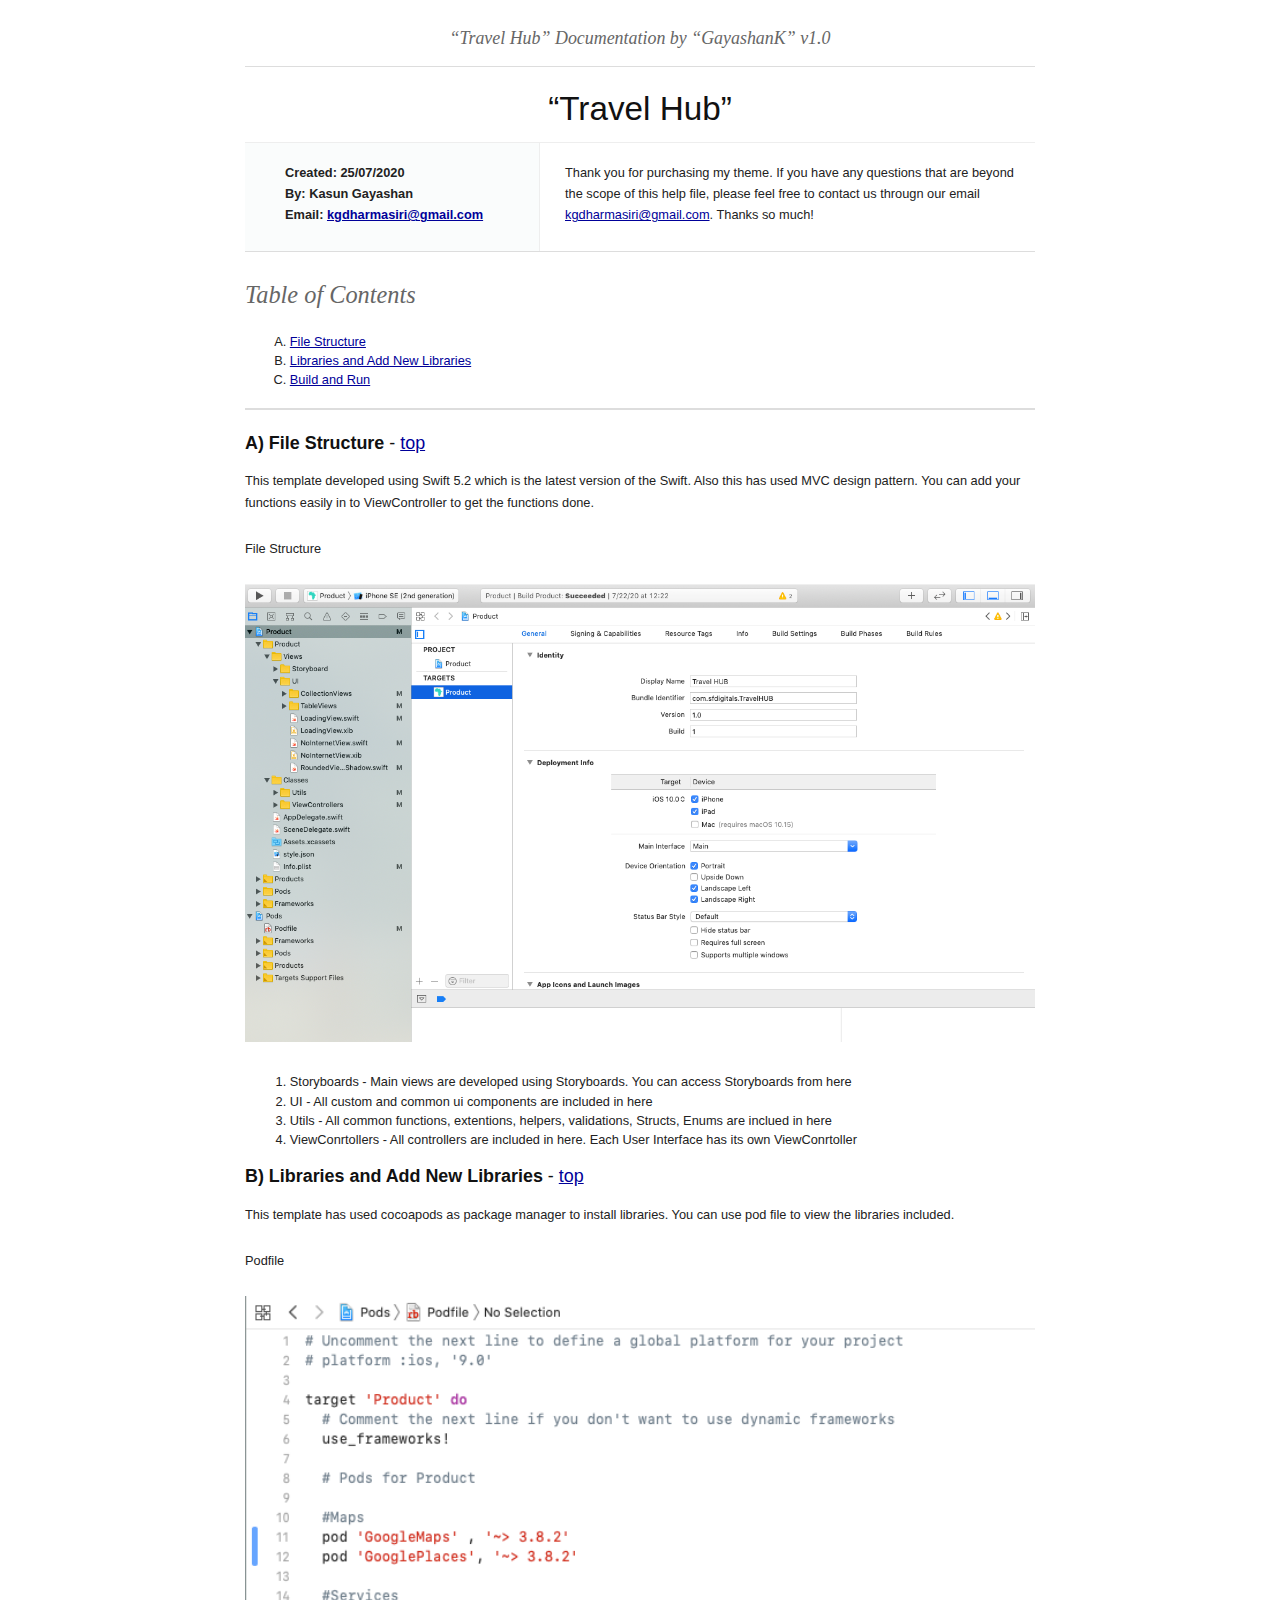
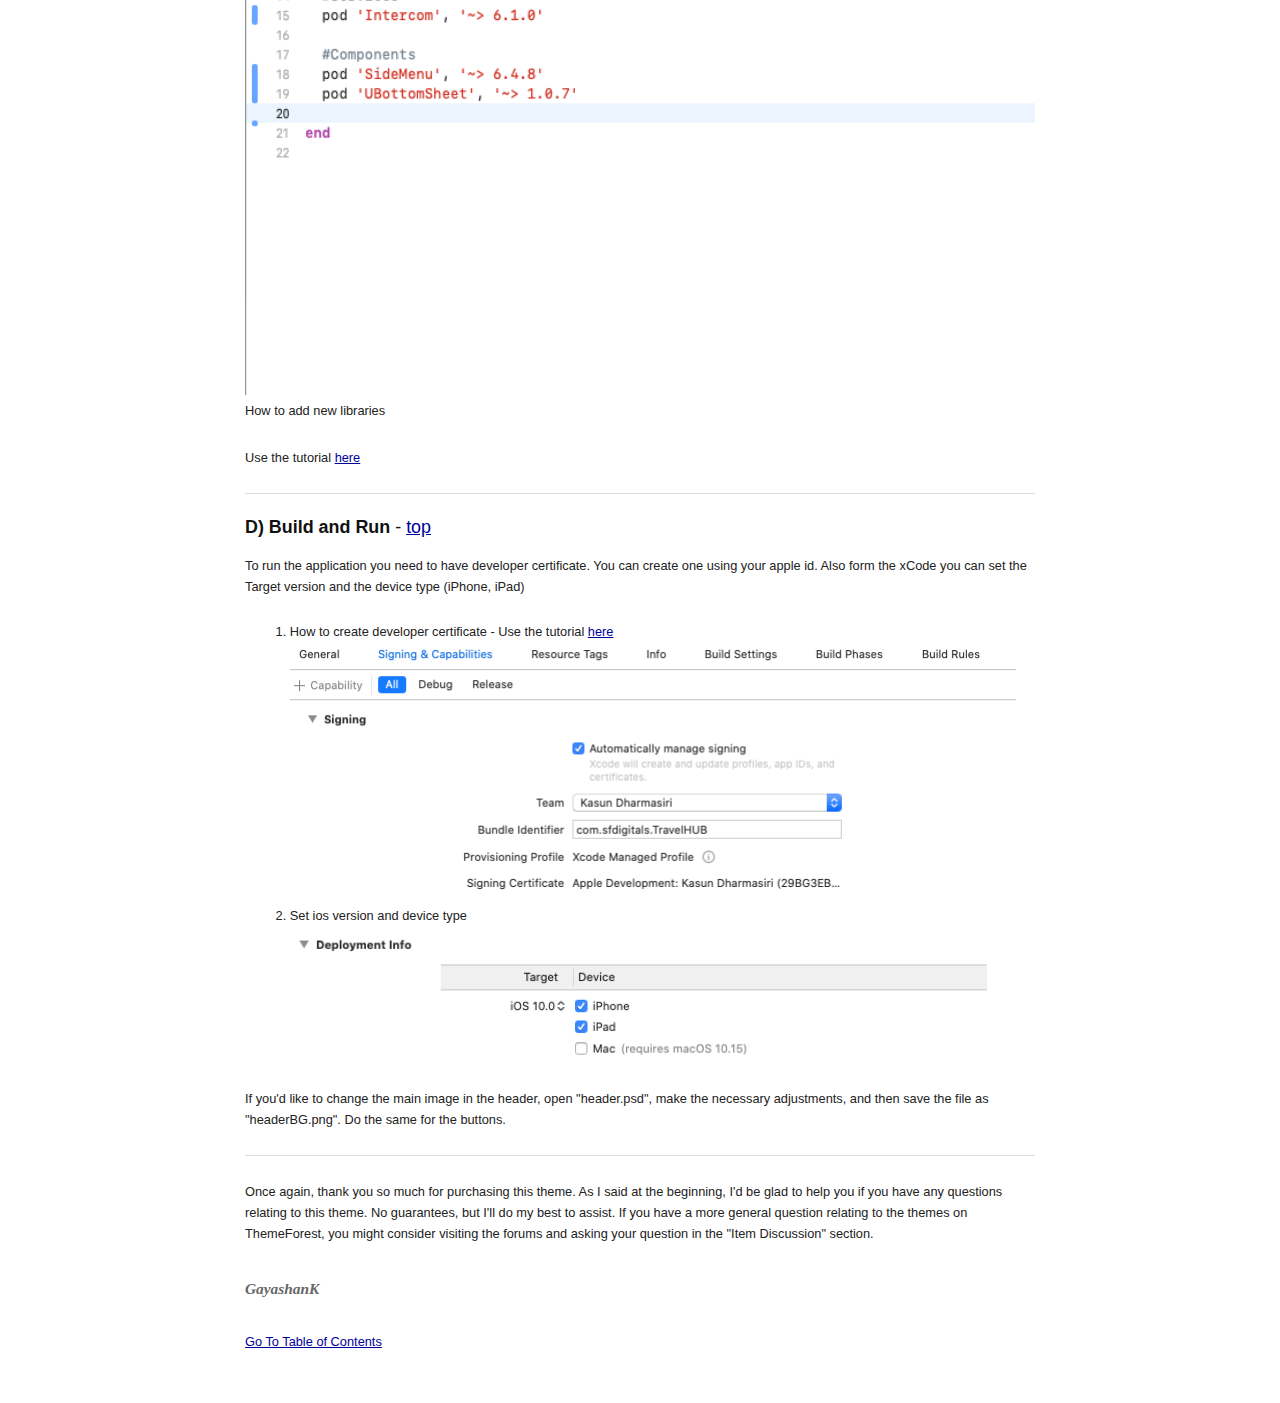
==== telehealth/index.html @ ef705b54 "added initial files for telehealth documentation" ====
<!DOCTYPE HTML PUBLIC "-//W3C//DTD HTML 4.01//EN" "http://www.w3.org/TR/html4/strict.dtd">
<head lang="en">
	<meta http-equiv="content-type" content="text/html;charset=utf-8">
	<title>Travel HUB Documentation</title>
	<!-- Framework CSS -->
	<link rel="stylesheet" href="css/blueprint-css/screen.css" type="text/css" media="screen, projection">
	<link rel="stylesheet" href="css/blueprint-css/print.css" type="text/css" media="print">
	<!--[if lt IE 8]><link rel="stylesheet" href="assets/blueprint-css/ie.css" type="text/css" media="screen, projection"><![endif]-->
	<link rel="stylesheet" href="css/blueprint-css/plugins/fancy-type/screen.css" type="text/css" media="screen, projection">
	<link rel="stylesheet" href="css/style.css" type="text/css" media="screen, projection">
	<style type="text/css" media="screen">
		p, table, hr, .box { margin-bottom:25px; }
		.box p { margin-bottom:10px; }
	</style>
</head>


<body>
	<div class="container">
	
		<h3 class="center alt">&ldquo;Travel Hub&rdquo; Documentation by &ldquo;GayashanK&rdquo; v1.0</h3>
		
		<hr>
		
		<h1 class="center">&ldquo;Travel Hub&rdquo;</h1>
		
		<div class="borderTop">
			<div class="span-6 colborder info prepend-1">
				<p class="prepend-top">
					<strong>
					Created: 25/07/2020<br>
					By: Kasun Gayashan<br>
					Email: <a href="mailto:kgdharmasiri@gmail.com">kgdharmasiri@gmail.com</a>
					</strong>
				</p>
			</div><!-- end div .span-6 -->		
	
			<div class="span-12 last">
				<p class="prepend-top append-0">Thank you for purchasing my theme. If you have any questions that are beyond the scope of this help file, please feel free to contact us througn our email <a href="mailto:kgdharmasiri@gmail.com">kgdharmasiri@gmail.com</a>. Thanks so much!</p>
			</div>
		</div><!-- end div .borderTop -->
		
		<hr>
		
		<h2 id="toc" class="alt">Table of Contents</h2>
		<ol class="alpha">
			<li><a href="#htmlStructure">File Structure</a></li>
			<li><a href="#cssFiles">Libraries and Add New Libraries</a></li>
			<li><a href="#credits">Build and Run</a></li>
		</ol>
		
		<hr>
		
		<h3 id="htmlStructure"><strong>A) File Structure</strong> - <a href="#toc">top</a></h3>
		<p>This template developed using Swift 5.2 which is the latest version of the Swift. Also this has used MVC design pattern. You can add your functions easily in to ViewController to get the functions done.</p>
		
		<p>File Structure</p>
		<img src="assets/images/file_structure.png" alt="Folder Structure" />
		
		<p></p>
		<ol>
			<li>Storyboards - Main views are developed using Storyboards. You can access Storyboards from here</li>
			<li>UI - All custom and common ui components are included in here</li>
			<li>Utils - All common functions, extentions, helpers, validations, Structs, Enums are inclued in here</li>
			<li>ViewConrtollers - All controllers are included in here. Each User Interface has its own ViewConrtoller</li>
		</ol>

		<h3 id="javascript"><strong>B) Libraries and Add New Libraries</strong> - <a href="#toc">top</a></h3>
		
		<p>This template has used cocoapods as package manager to install libraries. You can use pod file to view the libraries included.</p>

		<p>Podfile</p>
		<img src="assets/images/podfile.png" alt="Podfile" />
		
		<p>How to add new libraries</p>

		<p>Use the tutorial <a href="https://cocoapods.org/">here</a></p>
		
		<hr>
		
		<h3 id="psdFiles"><strong>D) Build and Run</strong> - <a href="#toc">top</a></h3>
		
		<p>To run the application you need to have developer certificate. You can create one using your apple id. Also form the xCode you can set the Target version and the device type (iPhone, iPad)</p>
		
			<ol>
				<li>How to create developer certificate - Use the tutorial <a href="https://developer.apple.com/support/certificates/">here</a></li>
				<img src="assets/images/signing_certificate.png" alt="Podfile" />

				<li>Set ios version and device type</li>
				<img src="assets/images/development_info.png" alt="Podfile" />


			</ol>
		
		<p>If you'd like to change the main image in the header, open "header.psd", make the necessary adjustments, and then save the file as "headerBG.png". Do the same for the buttons.</p> 
		
		<hr>
		
		<p>Once again, thank you so much for purchasing this theme. As I said at the beginning, I'd be glad to help you if you have any questions relating to this theme. No guarantees, but I'll do my best to assist. If you have a more general question relating to the themes on ThemeForest, you might consider visiting the forums and asking your question in the "Item Discussion" section.</p> 
		
		<p class="append-bottom alt large"><strong>GayashanK</strong></p>
		<p><a href="#toc">Go To Table of Contents</a></p>
		
		<hr class="space">
	</div><!-- end div .container -->
</body>
</html>
---- telehealth/css/blueprint-css/screen.css ----
/* -----------------------------------------------------------------------


 Blueprint CSS Framework 0.9
 http://blueprintcss.org

   * Copyright (c) 2007-Present. See LICENSE for more info.
   * See README for instructions on how to use Blueprint.
   * For credits and origins, see AUTHORS.
   * This is a compressed file. See the sources in the 'src' directory.

----------------------------------------------------------------------- */

/* reset.css */
html, body, div, span, object, iframe, h1, h2, h3, h4, h5, h6, p, blockquote, pre, a, abbr, acronym, address, code, del, dfn, em, img, q, dl, dt, dd, ol, ul, li, fieldset, form, label, legend, table, caption, tbody, tfoot, thead, tr, th, td {margin:0;padding:0;border:0;font-weight:inherit;font-style:inherit;font-size:100%;font-family:inherit;vertical-align:baseline;}
body {line-height:1.5;}
table {border-collapse:separate;border-spacing:0;}
caption, th, td {text-align:left;font-weight:normal;}
table, td, th {vertical-align:middle;}
blockquote:before, blockquote:after, q:before, q:after {content:"";}
blockquote, q {quotes:"" "";}
a img {border:none;}

/* custom.css */
.info { background:#fafcfc; }
.borderTop { border-top: 1px solid #eee;}
.append-0 {padding-right:20px;}

/* typography.css */
body {font-size:80%;color:#222;background:#fff;font-family:"Helvetica Neue", Arial, Helvetica, sans-serif;padding-top:30px;}
h1, h2, h3, h4, h5, h6 {font-weight:normal;color:#111;}
h1 {font-size:2.6em;line-height:1;margin-bottom:0.5em;}
h2 {font-size:1.9em;margin-bottom:0.75em;}
h3 {font-size:1.4em;line-height:1;margin-bottom:1em;}
h4 {font-size:1.1em;line-height:1.25;margin-bottom:1.25em;}
h5 {font-size:1em;font-weight:bold;margin-bottom:1.5em;}
h6 {font-size:1em;font-weight:bold;}
h1 img, h2 img, h3 img, h4 img, h5 img, h6 img {margin:0;}
p {margin:0 0 1.5em;line-height:1.65em;}
p img.left {float:left;margin:1.5em 1.5em 1.5em 0;padding:0;}
p img.right {float:right;margin:1.5em 0 1.5em 1.5em;}
a:focus, a:hover {color:#000;}
a {color:#009;text-decoration:underline;}
blockquote {margin:1.5em;color:#666;font-style:italic;}
strong {font-weight:bold;}
em, dfn {font-style:italic;}
dfn {font-weight:bold;}
sup, sub {line-height:0;}
abbr, acronym {border-bottom:1px dotted #666;}
address {margin:0 0 1.5em;font-style:italic;}
del {color:#666;}
pre {margin:1.5em 0;white-space:pre;}
pre, code, tt {font:13px 'andale mono', 'lucida console', monospace;line-height:1.5;}
li ul, li ol {margin:0 1.5em;}
ul, ol {margin:0 1.5em 1.5em 3.5em;}
ul {list-style-type:disc;}
ol {list-style-type:decimal;}
ol.alpha {list-style:upper-alpha;}
dl {margin:0 0 1.5em 0;}
dl dt {font-weight:bold;}
dd {margin-left:1.5em;}
table {margin-bottom:1.4em;width:100%;}
th {font-weight:bold;}
thead th {background:#c3d9ff;}
th, td, caption {padding:4px 10px 4px 5px;}
tr.even td {background:#e5ecf9;}
tfoot {font-style:italic;}
caption {background:#eee;}
.small {font-size:.85em;margin-bottom:1.875em;line-height:1.875em;}
.large {font-size:1.2em;line-height:2.5em;margin-bottom:1.25em;}
.hide {display:none;}
.quiet {color:#666;}
.loud {color:#000;}
.highlight {background:#ff0;}
.added {background:#060;color:#fff;}
.removed {background:#900;color:#fff;}
.first {margin-left:0;padding-left:0;}
.last {margin-right:0;padding-right:0;}
.top {margin-top:0;padding-top:0;}
.bottom {margin-bottom:0;padding-bottom:0;}
.center {text-align:center;}

/* forms.css */
label {font-weight:bold;}
fieldset {padding:1.4em;margin:0 0 1.5em 0;border:1px solid #ccc;}
legend {font-weight:bold;font-size:1.2em;}
input[type=text], input[type=password], input.text, input.title, textarea, select {background-color:#fff;border:1px solid #bbb;}
input[type=text]:focus, input[type=password]:focus, input.text:focus, input.title:focus, textarea:focus, select:focus {border-color:#666;}
input[type=text], input[type=password], input.text, input.title, textarea, select {margin:0.5em 0;}
input.text, input.title {width:300px;padding:5px;}
input.title {font-size:1.5em;}
textarea {width:390px;height:250px;padding:5px;}
input[type=checkbox], input[type=radio], input.checkbox, input.radio {position:relative;top:.25em;}
form.inline {line-height:3;}
form.inline p {margin-bottom:0;}
.error, .notice, .success {padding:.8em;margin-bottom:1em;border:2px solid #ddd;}
.error {background:#FBE3E4;color:#8a1f11;border-color:#FBC2C4;}
.notice {background:#FFF6BF;color:#514721;border-color:#FFD324;}
.success {background:#E6EFC2;color:#264409;border-color:#C6D880;}
.error a {color:#8a1f11;}
.notice a {color:#514721;}
.success a {color:#264409;}

/* grid.css */
.container {width:790px;margin:0 auto;}
.showgrid {background:url(src/grid.png);}
.column, div.span-1, div.span-2, div.span-3, div.span-4, div.span-5, div.span-6, div.span-7, div.span-8, div.span-9, div.span-10, div.span-11, div.span-12, div.span-13, div.span-14, div.span-15, div.span-16, div.span-17, div.span-18, div.span-19, div.span-20, div.span-21, div.span-22, div.span-23, div.span-24 {float:left;margin-right:10px;}
.last, div.last {margin-right:0;}
.span-1 {width:30px;}
.span-2 {width:70px;}
.span-3 {width:110px;}
.span-4 {width:150px;}
.span-5 {width:190px;}
.span-6 {width:230px;}
.span-7 {width:270px;}
.span-8 {width:310px;}
.span-9 {width:350px;}
.span-10 {width:390px;}
.span-11 {width:430px;}
.span-12 {width:470px;}
.span-13 {width:510px;}
.span-14 {width:550px;}
.span-15 {width:590px;}
.span-16 {width:630px;}
.span-17 {width:670px;}
.span-18 {width:710px;}
.span-19 {width:750px;}
.span-20 {width:790px;}
.span-21 {width:830px;}
.span-22 {width:870px;}
.span-23 {width:910px;}
.span-24, div.span-24 {width:950px;margin:0;}
input.span-1, textarea.span-1, input.span-2, textarea.span-2, input.span-3, textarea.span-3, input.span-4, textarea.span-4, input.span-5, textarea.span-5, input.span-6, textarea.span-6, input.span-7, textarea.span-7, input.span-8, textarea.span-8, input.span-9, textarea.span-9, input.span-10, textarea.span-10, input.span-11, textarea.span-11, input.span-12, textarea.span-12, input.span-13, textarea.span-13, input.span-14, textarea.span-14, input.span-15, textarea.span-15, input.span-16, textarea.span-16, input.span-17, textarea.span-17, input.span-18, textarea.span-18, input.span-19, textarea.span-19, input.span-20, textarea.span-20, input.span-21, textarea.span-21, input.span-22, textarea.span-22, input.span-23, textarea.span-23, input.span-24, textarea.span-24 {border-left-width:1px!important;border-right-width:1px!important;padding-left:5px!important;padding-right:5px!important;}
input.span-1, textarea.span-1 {width:18px!important;}
input.span-2, textarea.span-2 {width:58px!important;}
input.span-3, textarea.span-3 {width:98px!important;}
input.span-4, textarea.span-4 {width:138px!important;}
input.span-5, textarea.span-5 {width:178px!important;}
input.span-6, textarea.span-6 {width:218px!important;}
input.span-7, textarea.span-7 {width:258px!important;}
input.span-8, textarea.span-8 {width:298px!important;}
input.span-9, textarea.span-9 {width:338px!important;}
input.span-10, textarea.span-10 {width:378px!important;}
input.span-11, textarea.span-11 {width:418px!important;}
input.span-12, textarea.span-12 {width:458px!important;}
input.span-13, textarea.span-13 {width:498px!important;}
input.span-14, textarea.span-14 {width:538px!important;}
input.span-15, textarea.span-15 {width:578px!important;}
input.span-16, textarea.span-16 {width:618px!important;}
input.span-17, textarea.span-17 {width:658px!important;}
input.span-18, textarea.span-18 {width:698px!important;}
input.span-19, textarea.span-19 {width:738px!important;}
input.span-20, textarea.span-20 {width:778px!important;}
input.span-21, textarea.span-21 {width:818px!important;}
input.span-22, textarea.span-22 {width:858px!important;}
input.span-23, textarea.span-23 {width:898px!important;}
input.span-24, textarea.span-24 {width:938px!important;}
.append-1 {padding-right:40px;}
.append-2 {padding-right:80px;}
.append-3 {padding-right:120px;}
.append-4 {padding-right:160px;}
.append-5 {padding-right:200px;}
.append-6 {padding-right:240px;}
.append-7 {padding-right:280px;}
.append-8 {padding-right:320px;}
.append-9 {padding-right:360px;}
.append-10 {padding-right:400px;}
.append-11 {padding-right:440px;}
.append-12 {padding-right:480px;}
.append-13 {padding-right:520px;}
.append-14 {padding-right:560px;}
.append-15 {padding-right:600px;}
.append-16 {padding-right:640px;}
.append-17 {padding-right:680px;}
.append-18 {padding-right:720px;}
.append-19 {padding-right:760px;}
.append-20 {padding-right:800px;}
.append-21 {padding-right:840px;}
.append-22 {padding-right:880px;}
.append-23 {padding-right:920px;}
.prepend-1 {padding-left:40px;}
.prepend-2 {padding-left:80px;}
.prepend-3 {padding-left:120px;}
.prepend-4 {padding-left:160px;}
.prepend-5 {padding-left:200px;}
.prepend-6 {padding-left:240px;}
.prepend-7 {padding-left:280px;}
.prepend-8 {padding-left:320px;}
.prepend-9 {padding-left:360px;}
.prepend-10 {padding-left:400px;}
.prepend-11 {padding-left:440px;}
.prepend-12 {padding-left:480px;}
.prepend-13 {padding-left:520px;}
.prepend-14 {padding-left:560px;}
.prepend-15 {padding-left:600px;}
.prepend-16 {padding-left:640px;}
.prepend-17 {padding-left:680px;}
.prepend-18 {padding-left:720px;}
.prepend-19 {padding-left:760px;}
.prepend-20 {padding-left:800px;}
.prepend-21 {padding-left:840px;}
.prepend-22 {padding-left:880px;}
.prepend-23 {padding-left:920px;}
div.border {padding-right:4px;margin-right:5px;border-right:1px solid #eee;}
div.colborder {padding-right:24px;margin-right:25px;border-right:1px solid #eee;}
div.colborderTop {border-top:1px solid #eee;}
.pull-1 {margin-left:-40px;}
.pull-2 {margin-left:-80px;}
.pull-3 {margin-left:-120px;}
.pull-4 {margin-left:-160px;}
.pull-5 {margin-left:-200px;}
.pull-6 {margin-left:-240px;}
.pull-7 {margin-left:-280px;}
.pull-8 {margin-left:-320px;}
.pull-9 {margin-left:-360px;}
.pull-10 {margin-left:-400px;}
.pull-11 {margin-left:-440px;}
.pull-12 {margin-left:-480px;}
.pull-13 {margin-left:-520px;}
.pull-14 {margin-left:-560px;}
.pull-15 {margin-left:-600px;}
.pull-16 {margin-left:-640px;}
.pull-17 {margin-left:-680px;}
.pull-18 {margin-left:-720px;}
.pull-19 {margin-left:-760px;}
.pull-20 {margin-left:-800px;}
.pull-21 {margin-left:-840px;}
.pull-22 {margin-left:-880px;}
.pull-23 {margin-left:-920px;}
.pull-24 {margin-left:-960px;}
.pull-1, .pull-2, .pull-3, .pull-4, .pull-5, .pull-6, .pull-7, .pull-8, .pull-9, .pull-10, .pull-11, .pull-12, .pull-13, .pull-14, .pull-15, .pull-16, .pull-17, .pull-18, .pull-19, .pull-20, .pull-21, .pull-22, .pull-23, .pull-24 {float:left;position:relative;}
.push-1 {margin:0 -40px 1.5em 40px;}
.push-2 {margin:0 -80px 1.5em 80px;}
.push-3 {margin:0 -120px 1.5em 120px;}
.push-4 {margin:0 -160px 1.5em 160px;}
.push-5 {margin:0 -200px 1.5em 200px;}
.push-6 {margin:0 -240px 1.5em 240px;}
.push-7 {margin:0 -280px 1.5em 280px;}
.push-8 {margin:0 -320px 1.5em 320px;}
.push-9 {margin:0 -360px 1.5em 360px;}
.push-10 {margin:0 -400px 1.5em 400px;}
.push-11 {margin:0 -440px 1.5em 440px;}
.push-12 {margin:0 -480px 1.5em 480px;}
.push-13 {margin:0 -520px 1.5em 520px;}
.push-14 {margin:0 -560px 1.5em 560px;}
.push-15 {margin:0 -600px 1.5em 600px;}
.push-16 {margin:0 -640px 1.5em 640px;}
.push-17 {margin:0 -680px 1.5em 680px;}
.push-18 {margin:0 -720px 1.5em 720px;}
.push-19 {margin:0 -760px 1.5em 760px;}
.push-20 {margin:0 -800px 1.5em 800px;}
.push-21 {margin:0 -840px 1.5em 840px;}
.push-22 {margin:0 -880px 1.5em 880px;}
.push-23 {margin:0 -920px 1.5em 920px;}
.push-24 {margin:0 -960px 1.5em 960px;}
.push-1, .push-2, .push-3, .push-4, .push-5, .push-6, .push-7, .push-8, .push-9, .push-10, .push-11, .push-12, .push-13, .push-14, .push-15, .push-16, .push-17, .push-18, .push-19, .push-20, .push-21, .push-22, .push-23, .push-24 {float:right;position:relative;}
.prepend-top {margin-top:1.5em;}
.append-bottom {margin-bottom:1.5em;}
.box {padding:1.5em;margin-bottom:1.5em;background:#E5ECF9;}
hr {background:#ddd;color:#ddd;clear:both;float:none;width:100%;height:.1em;margin:0 0 1.45em;border:none;}
hr.space {background:#fff;color:#fff;}
.clearfix:after, .container:after {content:"\0020";display:block;height:0;clear:both;visibility:hidden;overflow:hidden;}
.clearfix, .container {display:block;}
.clear {clear:both;}
---- telehealth/css/blueprint-css/print.css ----
/* -----------------------------------------------------------------------


 Blueprint CSS Framework 0.9
 http://blueprintcss.org

   * Copyright (c) 2007-Present. See LICENSE for more info.
   * See README for instructions on how to use Blueprint.
   * For credits and origins, see AUTHORS.
   * This is a compressed file. See the sources in the 'src' directory.

----------------------------------------------------------------------- */

/* print.css */
body {line-height:1.5;font-family:"Helvetica Neue", Arial, Helvetica, sans-serif;color:#000;background:none;font-size:10pt;}
.container {background:none;}
hr {background:#ccc;color:#ccc;width:100%;height:2px;margin:2em 0;padding:0;border:none;}
hr.space {background:#fff;color:#fff;}
h1, h2, h3, h4, h5, h6 {font-family:"Helvetica Neue", Arial, "Lucida Grande", sans-serif;}
code {font:.9em "Courier New", Monaco, Courier, monospace;}
img {float:left;margin:1.5em 1.5em 1.5em 0;}
a img {border:none;}
p img.top {margin-top:0;}
blockquote {margin:1.5em;padding:1em;font-style:italic;font-size:.9em;}
.small {font-size:.9em;}
.large {font-size:1.1em;}
.quiet {color:#999;}
.hide {display:none;}
a:link, a:visited {background:transparent;font-weight:700;text-decoration:underline;}
a:link:after, a:visited:after {content:" (" attr(href) ")";font-size:90%;}
---- telehealth/css/blueprint-css/plugins/fancy-type/screen.css ----
/* -------------------------------------------------------------- 
  
   fancy-type.css
   * Lots of pretty advanced classes for manipulating text.
   
   See the Readme file in this folder for additional instructions.

-------------------------------------------------------------- */

/* Indentation instead of line shifts for sibling paragraphs. */
   /* p + p { text-indent:2em; margin-top:-1.5em; } */
   form p + p  { text-indent: 0; } /* Don't want this in forms. */
   

/* For great looking type, use this code instead of asdf: 
   <span class="alt">asdf</span>  
   Best used on prepositions and ampersands. */
  
.alt { 
  color: #666; 
  font-family: "Warnock Pro", "Goudy Old Style","Palatino","Book Antiqua", Georgia, serif; 
  font-style: italic;
  font-weight: normal;
}


/* For great looking quote marks in titles, replace "asdf" with:
   <span class="dquo">&#8220;</span>asdf&#8221;
   (That is, when the title starts with a quote mark). 
   (You may have to change this value depending on your font size). */  
   
.dquo { margin-left: -.5em; } 


/* Reduced size type with incremental leading
   (http://www.markboulton.co.uk/journal/comments/incremental_leading/)

   This could be used for side notes. For smaller type, you don't necessarily want to 
   follow the 1.5x vertical rhythm -- the line-height is too much. 
   
   Using this class, it reduces your font size and line-height so that for 
   every four lines of normal sized type, there is five lines of the sidenote. eg:

   New type size in em's:
     10px (wanted side note size) / 12px (existing base size) = 0.8333 (new type size in ems)

   New line-height value:
     12px x 1.5 = 18px (old line-height)
     18px x 4 = 72px 
     72px / 5 = 14.4px (new line height)
     14.4px / 10px = 1.44 (new line height in em's) */

p.incr, .incr p {
	font-size: 10px;
	line-height: 1.44em;  
	margin-bottom: 1.5em;
}


/* Surround uppercase words and abbreviations with this class.
   Based on work by Jørgen Arnor Gårdsø Lom [http://twistedintellect.com/] */
   
.caps { 
  font-variant: small-caps; 
  letter-spacing: 1px; 
  text-transform: lowercase; 
  font-size:1.2em;
  line-height:1%;
  font-weight:bold;
  padding:0 2px;
}
---- telehealth/css/style.css ----
img {
    width: 100% !important;
}
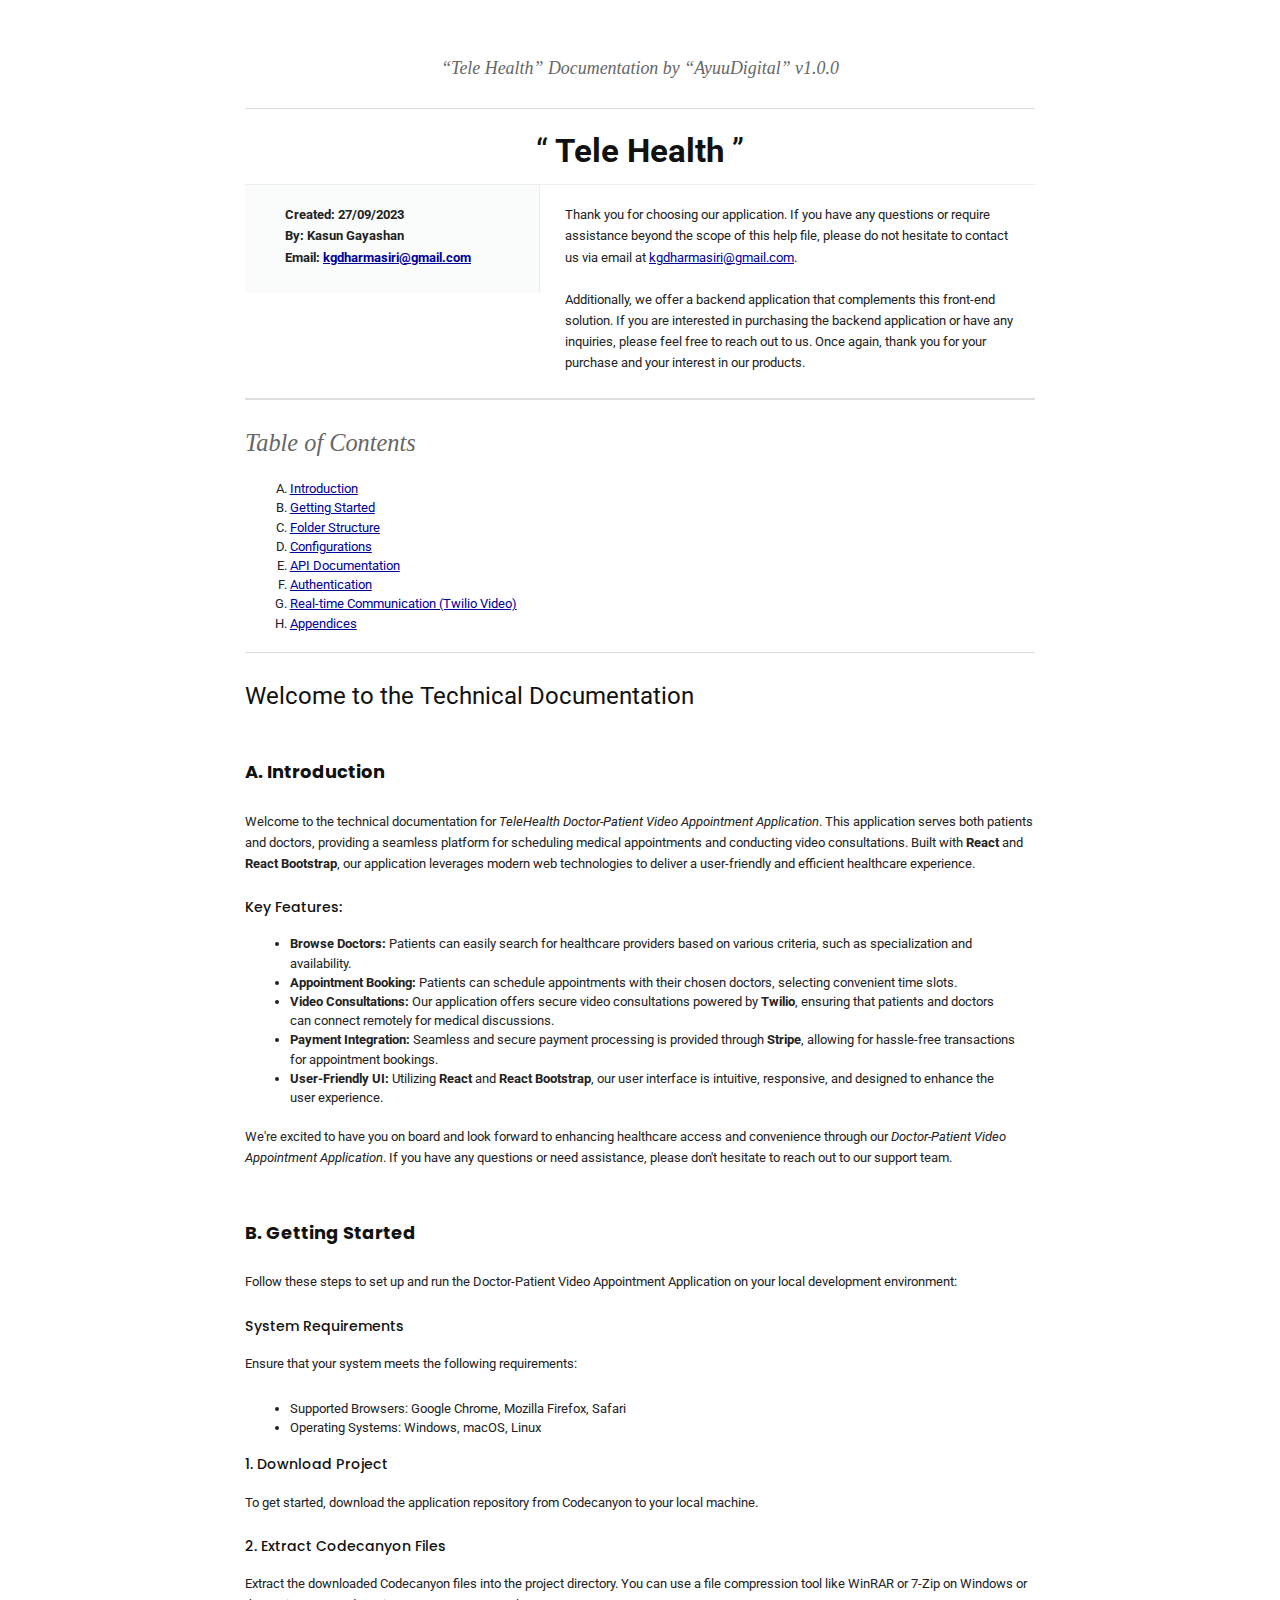
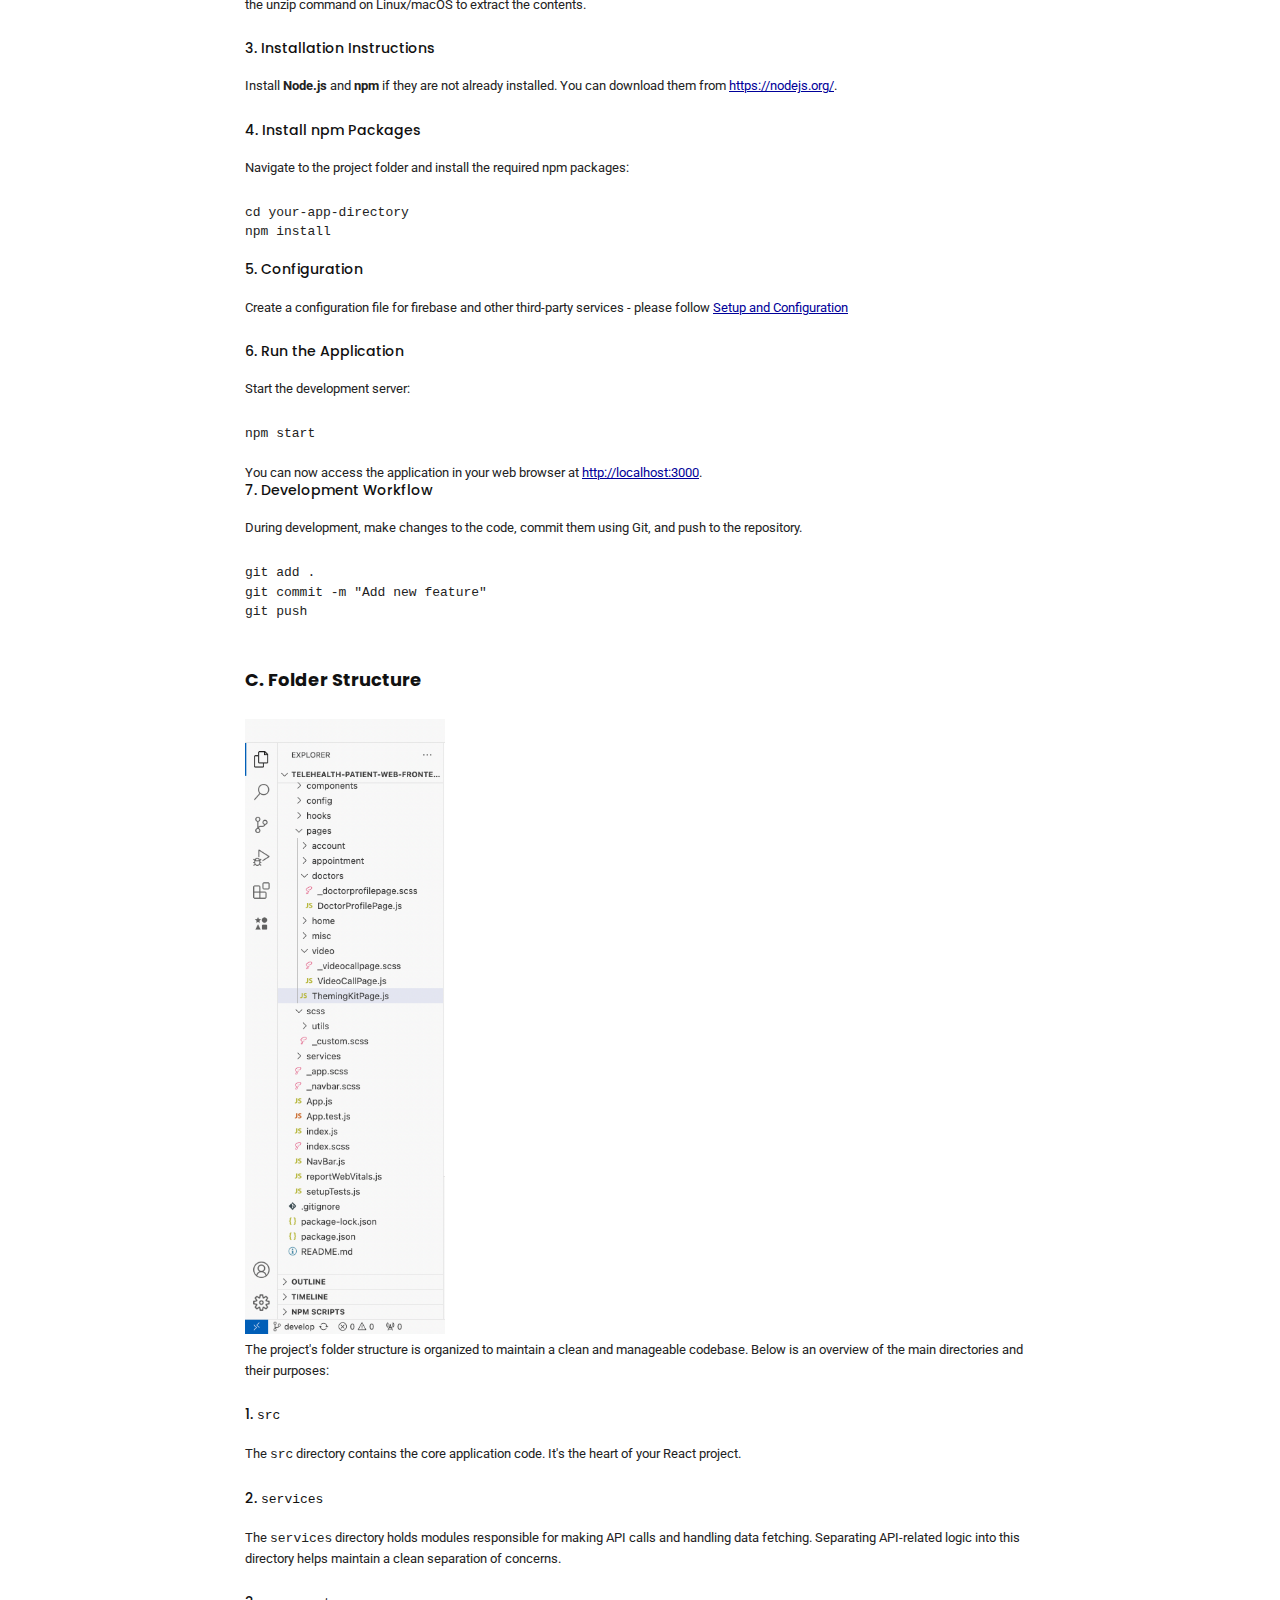
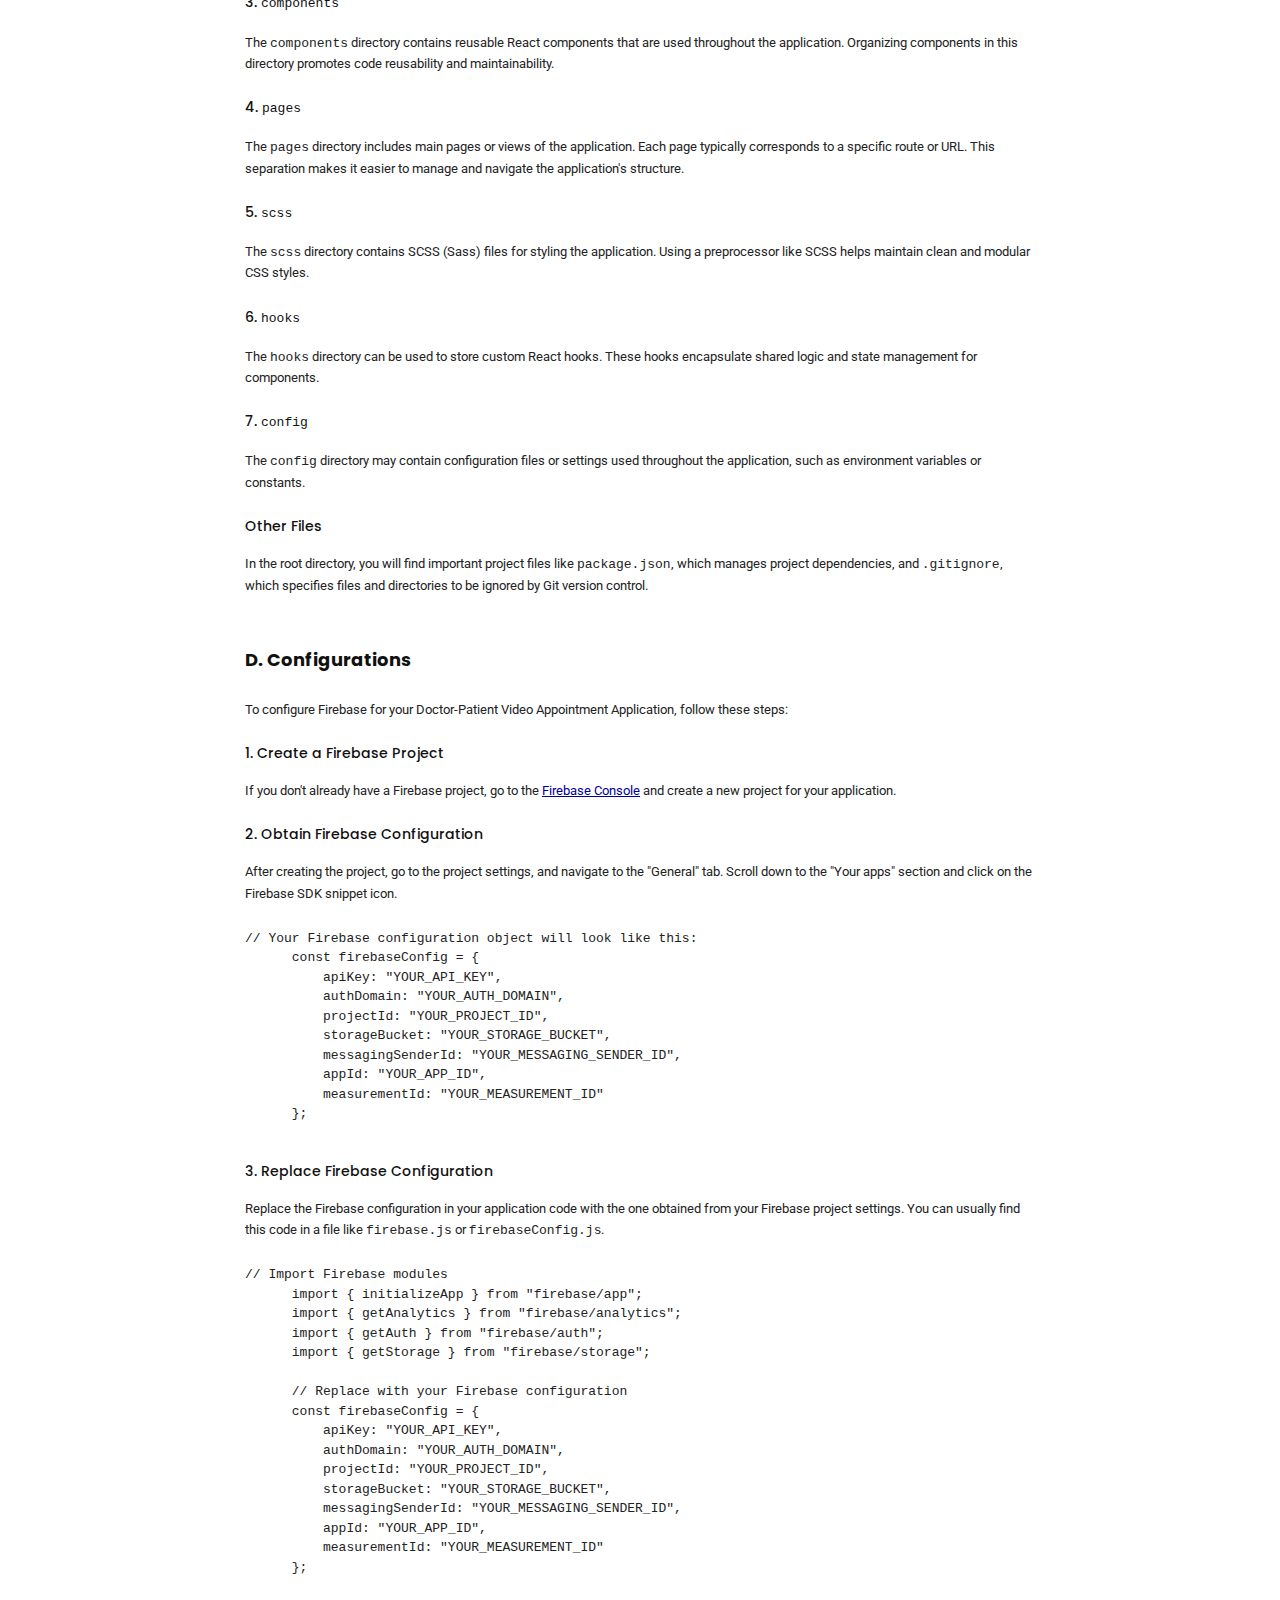
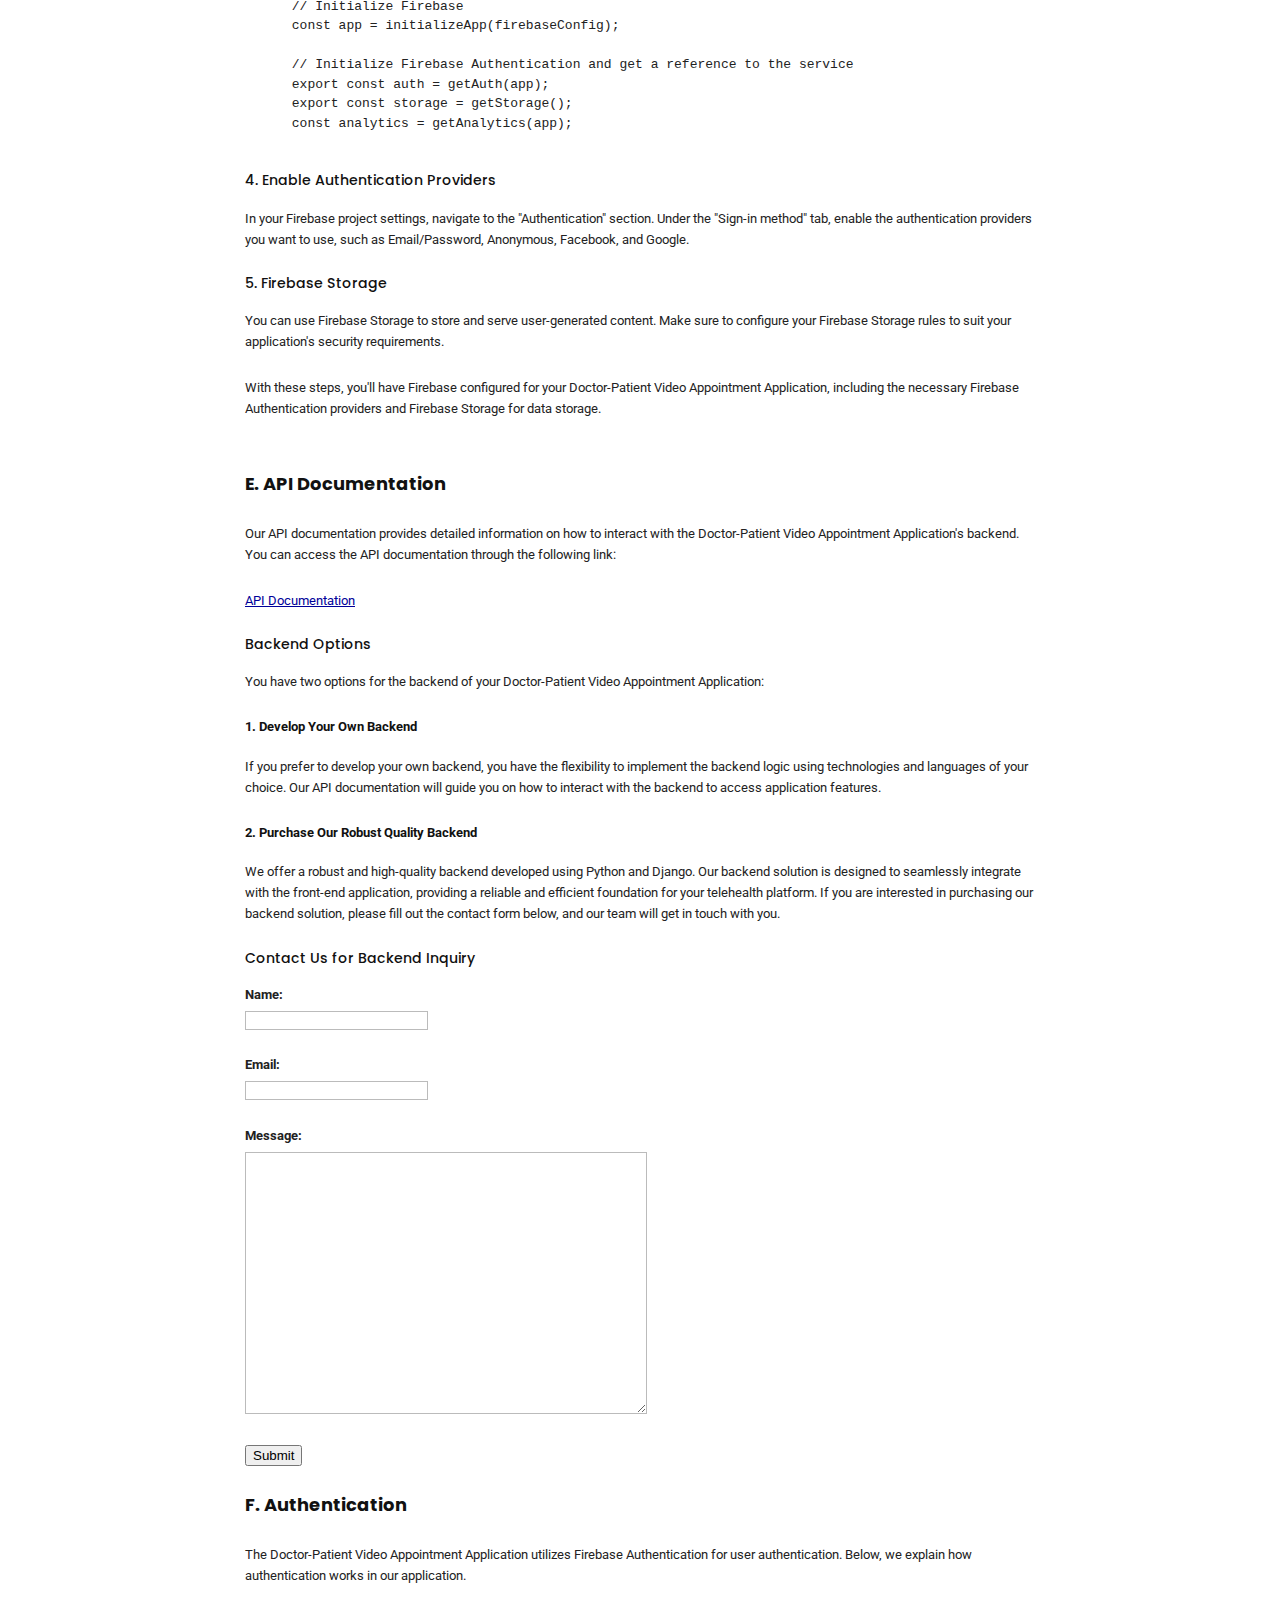
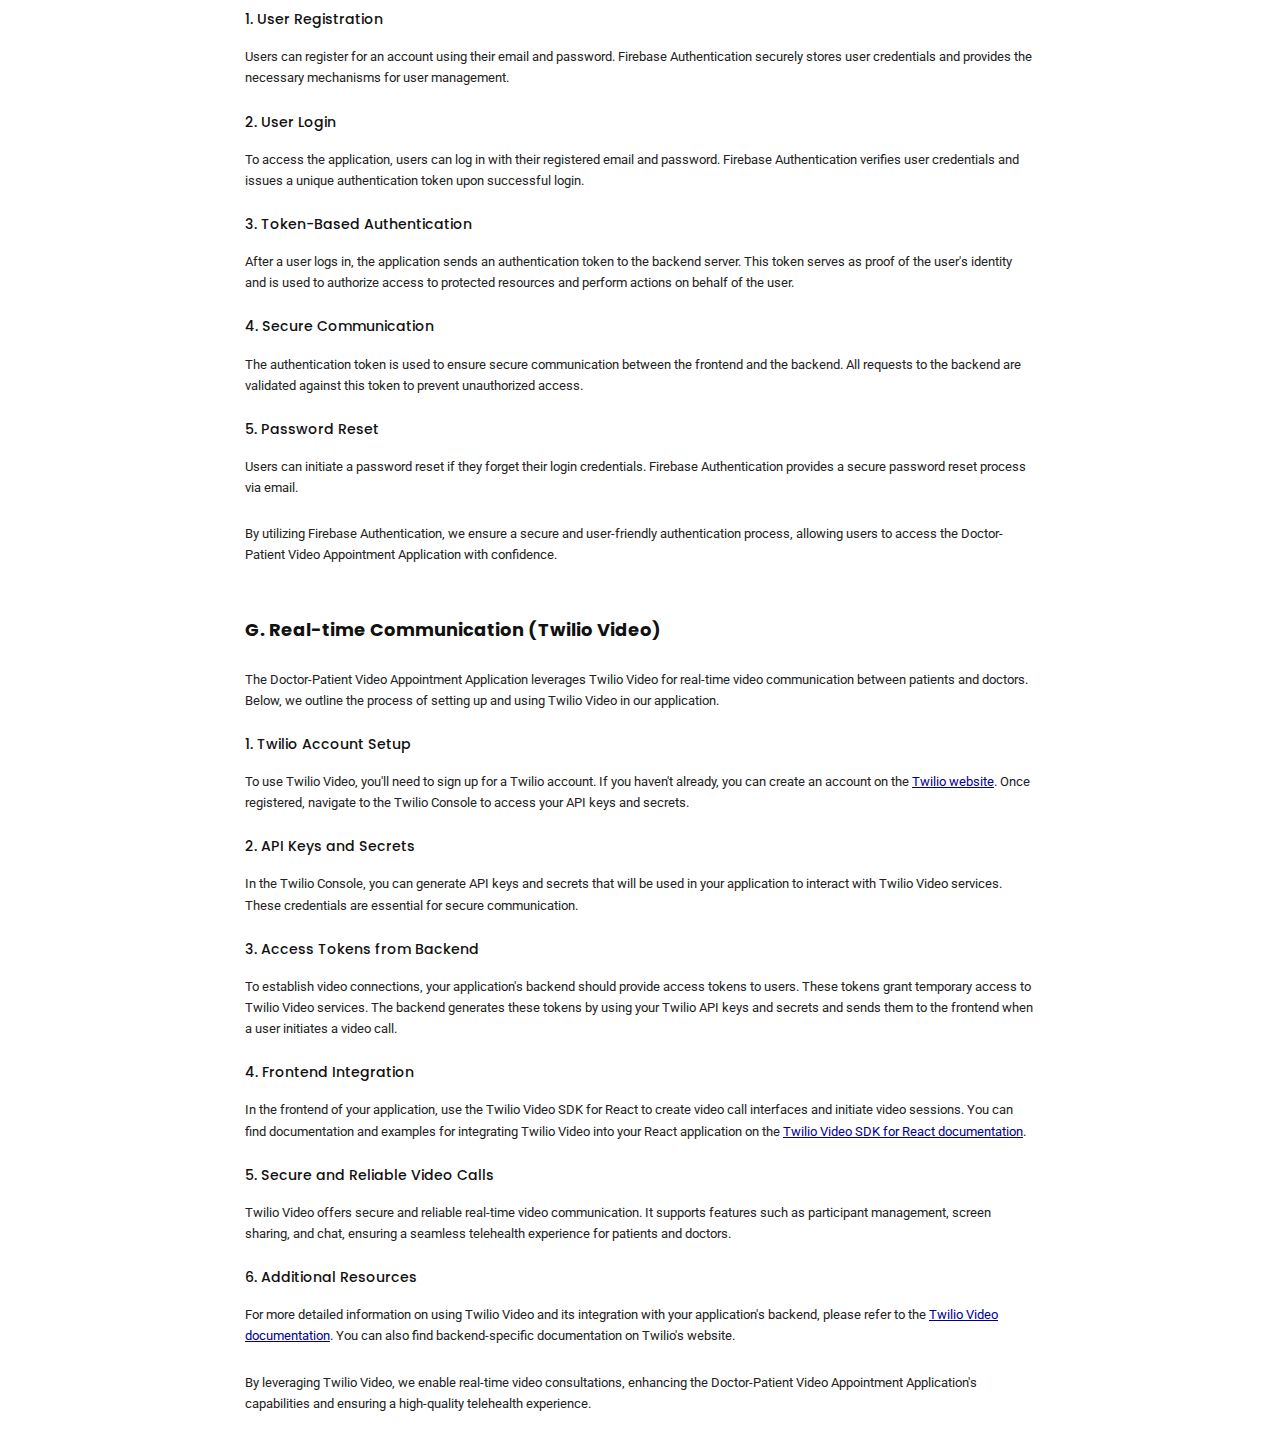
==== commit 3db3e33b: "added v1.0.0 telehealth documentation" ====
--- a/telehealth/index.html
+++ b/telehealth/index.html
@@ -1,107 +1,597 @@
-<!DOCTYPE HTML PUBLIC "-//W3C//DTD HTML 4.01//EN" "http://www.w3.org/TR/html4/strict.dtd">
-<head lang="en">
-	<meta http-equiv="content-type" content="text/html;charset=utf-8">
-	<title>Travel HUB Documentation</title>
-	<!-- Framework CSS -->
-	<link rel="stylesheet" href="css/blueprint-css/screen.css" type="text/css" media="screen, projection">
-	<link rel="stylesheet" href="css/blueprint-css/print.css" type="text/css" media="print">
-	<!--[if lt IE 8]><link rel="stylesheet" href="assets/blueprint-css/ie.css" type="text/css" media="screen, projection"><![endif]-->
-	<link rel="stylesheet" href="css/blueprint-css/plugins/fancy-type/screen.css" type="text/css" media="screen, projection">
-	<link rel="stylesheet" href="css/style.css" type="text/css" media="screen, projection">
-	<style type="text/css" media="screen">
-		p, table, hr, .box { margin-bottom:25px; }
-		.box p { margin-bottom:10px; }
-	</style>
-</head>
-
-
-<body>
-	<div class="container">
-	
-		<h3 class="center alt">&ldquo;Travel Hub&rdquo; Documentation by &ldquo;GayashanK&rdquo; v1.0</h3>
-		
-		<hr>
-		
-		<h1 class="center">&ldquo;Travel Hub&rdquo;</h1>
-		
-		<div class="borderTop">
-			<div class="span-6 colborder info prepend-1">
-				<p class="prepend-top">
-					<strong>
-					Created: 25/07/2020<br>
-					By: Kasun Gayashan<br>
-					Email: <a href="mailto:kgdharmasiri@gmail.com">kgdharmasiri@gmail.com</a>
-					</strong>
-				</p>
-			</div><!-- end div .span-6 -->		
-	
-			<div class="span-12 last">
-				<p class="prepend-top append-0">Thank you for purchasing my theme. If you have any questions that are beyond the scope of this help file, please feel free to contact us througn our email <a href="mailto:kgdharmasiri@gmail.com">kgdharmasiri@gmail.com</a>. Thanks so much!</p>
-			</div>
-		</div><!-- end div .borderTop -->
-		
-		<hr>
-		
-		<h2 id="toc" class="alt">Table of Contents</h2>
-		<ol class="alpha">
-			<li><a href="#htmlStructure">File Structure</a></li>
-			<li><a href="#cssFiles">Libraries and Add New Libraries</a></li>
-			<li><a href="#credits">Build and Run</a></li>
-		</ol>
-		
-		<hr>
-		
-		<h3 id="htmlStructure"><strong>A) File Structure</strong> - <a href="#toc">top</a></h3>
-		<p>This template developed using Swift 5.2 which is the latest version of the Swift. Also this has used MVC design pattern. You can add your functions easily in to ViewController to get the functions done.</p>
-		
-		<p>File Structure</p>
-		<img src="assets/images/file_structure.png" alt="Folder Structure" />
-		
-		<p></p>
-		<ol>
-			<li>Storyboards - Main views are developed using Storyboards. You can access Storyboards from here</li>
-			<li>UI - All custom and common ui components are included in here</li>
-			<li>Utils - All common functions, extentions, helpers, validations, Structs, Enums are inclued in here</li>
-			<li>ViewConrtollers - All controllers are included in here. Each User Interface has its own ViewConrtoller</li>
-		</ol>
-
-		<h3 id="javascript"><strong>B) Libraries and Add New Libraries</strong> - <a href="#toc">top</a></h3>
-		
-		<p>This template has used cocoapods as package manager to install libraries. You can use pod file to view the libraries included.</p>
-
-		<p>Podfile</p>
-		<img src="assets/images/podfile.png" alt="Podfile" />
-		
-		<p>How to add new libraries</p>
-
-		<p>Use the tutorial <a href="https://cocoapods.org/">here</a></p>
-		
-		<hr>
-		
-		<h3 id="psdFiles"><strong>D) Build and Run</strong> - <a href="#toc">top</a></h3>
-		
-		<p>To run the application you need to have developer certificate. You can create one using your apple id. Also form the xCode you can set the Target version and the device type (iPhone, iPad)</p>
-		
-			<ol>
-				<li>How to create developer certificate - Use the tutorial <a href="https://developer.apple.com/support/certificates/">here</a></li>
-				<img src="assets/images/signing_certificate.png" alt="Podfile" />
-
-				<li>Set ios version and device type</li>
-				<img src="assets/images/development_info.png" alt="Podfile" />
-
-
-			</ol>
-		
-		<p>If you'd like to change the main image in the header, open "header.psd", make the necessary adjustments, and then save the file as "headerBG.png". Do the same for the buttons.</p> 
-		
-		<hr>
-		
-		<p>Once again, thank you so much for purchasing this theme. As I said at the beginning, I'd be glad to help you if you have any questions relating to this theme. No guarantees, but I'll do my best to assist. If you have a more general question relating to the themes on ThemeForest, you might consider visiting the forums and asking your question in the "Item Discussion" section.</p> 
-		
-		<p class="append-bottom alt large"><strong>GayashanK</strong></p>
-		<p><a href="#toc">Go To Table of Contents</a></p>
-		
-		<hr class="space">
-	</div><!-- end div .container -->
-</body>
-</html>+<!DOCTYPE html PUBLIC "-//W3C//DTD HTML 4.01//EN" "http://www.w3.org/TR/html4/strict.dtd">
+<html lang="en">
+  <head>
+    <meta http-equiv="content-type" content="text/html;charset=utf-8" />
+    <title>Travel HUB Documentation</title>
+    <link
+      href="https://fonts.googleapis.com/css2?family=Poppins:wght@100;200;300;400;500;600;700;800;900&family=Roboto:wght@100;300;400;500;700&family=Signika+Negative:wght@300;500&display=swap"
+      rel="stylesheet"
+    />
+    <!-- Framework CSS -->
+    <link
+      rel="stylesheet"
+      href="css/blueprint-css/screen.css"
+      type="text/css"
+      media="screen, projection"
+    />
+    <link
+      rel="stylesheet"
+      href="css/blueprint-css/print.css"
+      type="text/css"
+      media="print"
+    />
+    <!--[if lt IE 8
+      ]><link
+        rel="stylesheet"
+        href="assets/blueprint-css/ie.css"
+        type="text/css"
+        media="screen, projection"
+    /><![endif]-->
+    <link
+      rel="stylesheet"
+      href="css/blueprint-css/plugins/fancy-type/screen.css"
+      type="text/css"
+      media="screen, projection"
+    />
+    <link
+      rel="stylesheet"
+      href="css/style.css"
+      type="text/css"
+      media="screen, projection"
+    />
+    <style type="text/css" media="screen">
+      p,
+      table,
+      hr,
+      .box {
+        margin-bottom: 25px;
+      }
+      .box p {
+        margin-bottom: 10px;
+      }
+    </style>
+  </head>
+
+  <body>
+    <div class="container">
+      <h3 class="center alt">
+        &ldquo;Tele Health&rdquo; Documentation by &ldquo;AyuuDigital&rdquo;
+        v1.0.0
+      </h3>
+
+      <hr />
+
+      <h1 class="center">&ldquo;<b> Tele Health </b> &rdquo;</h1>
+
+      <div class="borderTop">
+        <div class="span-6 colborder info prepend-1">
+          <p class="prepend-top">
+            <strong>
+              Created: 27/09/2023<br />
+              By: Kasun Gayashan<br />
+              Email:
+              <a href="mailto:kgdharmasiri@gmail.com">kgdharmasiri@gmail.com</a>
+            </strong>
+          </p>
+        </div>
+        <!-- end div .span-6 -->
+
+        <div class="span-12 last">
+          <p class="prepend-top append-0">
+            Thank you for choosing our application. If you have any questions or
+            require assistance beyond the scope of this help file, please do not
+            hesitate to contact us via email at
+            <a href="mailto:kgdharmasiri@gmail.com">kgdharmasiri@gmail.com</a>.
+            <br />
+            <br />
+            Additionally, we offer a backend application that complements this
+            front-end solution. If you are interested in purchasing the backend
+            application or have any inquiries, please feel free to reach out to
+            us. Once again, thank you for your purchase and your interest in our
+            products.
+          </p>
+        </div>
+      </div>
+      <!-- end div .borderTop -->
+
+      <hr />
+
+      <h2 id="toc" class="alt">Table of Contents</h2>
+      <ol class="alpha">
+        <li><a href="#introduction">Introduction</a></li>
+        <li><a href="#gettingstarted">Getting Started</a></li>
+        <li><a href="#folterstructure">Folder Structure</a></li>
+        <li><a href="#configurations">Configurations</a></li>
+        <li><a href="#api">API Documentation</a></li>
+        <li>
+          <a href="#authentication">Authentication</a>
+        </li>
+        <li>
+          <a href="#realtimecommunication"
+            >Real-time Communication (Twilio Video)</a
+          >
+        </li>
+        <li><a href="#appendices">Appendices</a></li>
+      </ol>
+
+      <hr />
+
+      <h2>Welcome to the Technical Documentation</h2>
+
+      <section>
+        <h3 id="introduction">
+          <strong>A. Introduction</strong>
+        </h3>
+        <p>
+          Welcome to the technical documentation for
+          <em>TeleHealth Doctor-Patient Video Appointment Application</em>. This
+          application serves both patients and doctors, providing a seamless
+          platform for scheduling medical appointments and conducting video
+          consultations. Built with <strong>React</strong> and
+          <strong>React Bootstrap</strong>, our application leverages modern web
+          technologies to deliver a user-friendly and efficient healthcare
+          experience.
+        </p>
+
+        <h4>Key Features:</h4>
+        <ul>
+          <li>
+            <strong>Browse Doctors:</strong> Patients can easily search for
+            healthcare providers based on various criteria, such as
+            specialization and availability.
+          </li>
+          <li>
+            <strong>Appointment Booking:</strong> Patients can schedule
+            appointments with their chosen doctors, selecting convenient time
+            slots.
+          </li>
+          <li>
+            <strong>Video Consultations:</strong> Our application offers secure
+            video consultations powered by <strong>Twilio</strong>, ensuring
+            that patients and doctors can connect remotely for medical
+            discussions.
+          </li>
+          <li>
+            <strong>Payment Integration:</strong> Seamless and secure payment
+            processing is provided through <strong>Stripe</strong>, allowing for
+            hassle-free transactions for appointment bookings.
+          </li>
+          <li>
+            <strong>User-Friendly UI:</strong> Utilizing
+            <strong>React</strong> and <strong>React Bootstrap</strong>, our
+            user interface is intuitive, responsive, and designed to enhance the
+            user experience.
+          </li>
+        </ul>
+
+        <p>
+          We're excited to have you on board and look forward to enhancing
+          healthcare access and convenience through our
+          <em>Doctor-Patient Video Appointment Application</em>. If you have any
+          questions or need assistance, please don't hesitate to reach out to
+          our support team.
+        </p>
+      </section>
+
+      <section>
+        <h3 id="gettingstarted">
+          <strong>B. Getting Started</strong>
+        </h3>
+
+        <p>
+          Follow these steps to set up and run the Doctor-Patient Video
+          Appointment Application on your local development environment:
+        </p>
+
+        <h4>System Requirements</h4>
+        <p>Ensure that your system meets the following requirements:</p>
+        <ul>
+          <li>Supported Browsers: Google Chrome, Mozilla Firefox, Safari</li>
+          <li>Operating Systems: Windows, macOS, Linux</li>
+        </ul>
+
+        <h4>1. Download Project</h4>
+        <p>
+          To get started, download the application repository from Codecanyon to
+          your local machine.
+        </p>
+
+        <h4>2. Extract Codecanyon Files</h4>
+        <p>
+          Extract the downloaded Codecanyon files into the project directory.
+          You can use a file compression tool like WinRAR or 7-Zip on Windows or
+          the unzip command on Linux/macOS to extract the contents.
+        </p>
+
+        <h4>3. Installation Instructions</h4>
+        <p>
+          Install <strong>Node.js</strong> and <strong>npm</strong> if they are
+          not already installed. You can download them from
+          <a href="https://nodejs.org/">https://nodejs.org/</a>.
+        </p>
+
+        <h4>4. Install npm Packages</h4>
+        <p>
+          Navigate to the project folder and install the required npm packages:
+        </p>
+        <pre><code>cd your-app-directory
+npm install</code></pre>
+
+        <h4>5. Configuration</h4>
+        <p>
+          Create a configuration file for firebase and other third-party
+          services - please follow
+          <a href="#configurations">Setup and Configuration</a>
+        </p>
+
+        <h4>6. Run the Application</h4>
+        <p>Start the development server:</p>
+        <pre><code>npm start</code></pre>
+        You can now access the application in your web browser at
+        <a href="http://localhost:3000">http://localhost:3000</a>.
+
+        <h4>7. Development Workflow</h4>
+        <p>
+          During development, make changes to the code, commit them using Git,
+          and push to the repository.
+        </p>
+        <pre><code>git add .
+git commit -m "Add new feature"
+git push</code></pre>
+      </section>
+
+      <section>
+        <h3 id="folderstructure">
+          <strong>C. Folder Structure</strong>
+        </h3>
+
+        <img
+          src="assets/images/file_structure.png"
+          style="width: 200px !important"
+          alt="Folder Structure"
+        />
+
+        <p>
+          The project's folder structure is organized to maintain a clean and
+          manageable codebase. Below is an overview of the main directories and
+          their purposes:
+        </p>
+
+        <h4>1. <code>src</code></h4>
+        <p>
+          The <code>src</code> directory contains the core application code.
+          It's the heart of your React project.
+        </p>
+
+        <h4>2. <code>services</code></h4>
+        <p>
+          The <code>services</code> directory holds modules responsible for
+          making API calls and handling data fetching. Separating API-related
+          logic into this directory helps maintain a clean separation of
+          concerns.
+        </p>
+
+        <h4>3. <code>components</code></h4>
+        <p>
+          The <code>components</code> directory contains reusable React
+          components that are used throughout the application. Organizing
+          components in this directory promotes code reusability and
+          maintainability.
+        </p>
+
+        <h4>4. <code>pages</code></h4>
+        <p>
+          The <code>pages</code> directory includes main pages or views of the
+          application. Each page typically corresponds to a specific route or
+          URL. This separation makes it easier to manage and navigate the
+          application's structure.
+        </p>
+
+        <h4>5. <code>scss</code></h4>
+        <p>
+          The <code>scss</code> directory contains SCSS (Sass) files for styling
+          the application. Using a preprocessor like SCSS helps maintain clean
+          and modular CSS styles.
+        </p>
+
+        <h4>6. <code>hooks</code></h4>
+        <p>
+          The <code>hooks</code> directory can be used to store custom React
+          hooks. These hooks encapsulate shared logic and state management for
+          components.
+        </p>
+
+        <h4>7. <code>config</code></h4>
+        <p>
+          The <code>config</code> directory may contain configuration files or
+          settings used throughout the application, such as environment
+          variables or constants.
+        </p>
+
+        <h4>Other Files</h4>
+        <p>
+          In the root directory, you will find important project files like
+          <code>package.json</code>, which manages project dependencies, and
+          <code>.gitignore</code>, which specifies files and directories to be
+          ignored by Git version control.
+        </p>
+      </section>
+      <section>
+        <h3 id="configurations">
+          <strong>D. Configurations</strong>
+        </h3>
+
+        <p>
+          To configure Firebase for your Doctor-Patient Video Appointment
+          Application, follow these steps:
+        </p>
+
+        <h4>1. Create a Firebase Project</h4>
+        <p>
+          If you don't already have a Firebase project, go to the
+          <a href="https://console.firebase.google.com/">Firebase Console</a>
+          and create a new project for your application.
+        </p>
+
+        <h4>2. Obtain Firebase Configuration</h4>
+        <p>
+          After creating the project, go to the project settings, and navigate
+          to the "General" tab. Scroll down to the "Your apps" section and click
+          on the Firebase SDK snippet icon.
+        </p>
+        <pre><code>// Your Firebase configuration object will look like this:
+      const firebaseConfig = {
+          apiKey: "YOUR_API_KEY",
+          authDomain: "YOUR_AUTH_DOMAIN",
+          projectId: "YOUR_PROJECT_ID",
+          storageBucket: "YOUR_STORAGE_BUCKET",
+          messagingSenderId: "YOUR_MESSAGING_SENDER_ID",
+          appId: "YOUR_APP_ID",
+          measurementId: "YOUR_MEASUREMENT_ID"
+      };
+      </code></pre>
+
+        <h4>3. Replace Firebase Configuration</h4>
+        <p>
+          Replace the Firebase configuration in your application code with the
+          one obtained from your Firebase project settings. You can usually find
+          this code in a file like <code>firebase.js</code> or
+          <code>firebaseConfig.js</code>.
+        </p>
+        <pre><code>// Import Firebase modules
+      import { initializeApp } from "firebase/app";
+      import { getAnalytics } from "firebase/analytics";
+      import { getAuth } from "firebase/auth";
+      import { getStorage } from "firebase/storage";
+      
+      // Replace with your Firebase configuration
+      const firebaseConfig = {
+          apiKey: "YOUR_API_KEY",
+          authDomain: "YOUR_AUTH_DOMAIN",
+          projectId: "YOUR_PROJECT_ID",
+          storageBucket: "YOUR_STORAGE_BUCKET",
+          messagingSenderId: "YOUR_MESSAGING_SENDER_ID",
+          appId: "YOUR_APP_ID",
+          measurementId: "YOUR_MEASUREMENT_ID"
+      };
+      
+      // Initialize Firebase
+      const app = initializeApp(firebaseConfig);
+      
+      // Initialize Firebase Authentication and get a reference to the service
+      export const auth = getAuth(app);
+      export const storage = getStorage();
+      const analytics = getAnalytics(app);
+      </code></pre>
+
+        <h4>4. Enable Authentication Providers</h4>
+        <p>
+          In your Firebase project settings, navigate to the "Authentication"
+          section. Under the "Sign-in method" tab, enable the authentication
+          providers you want to use, such as Email/Password, Anonymous,
+          Facebook, and Google.
+        </p>
+
+        <h4>5. Firebase Storage</h4>
+        <p>
+          You can use Firebase Storage to store and serve user-generated
+          content. Make sure to configure your Firebase Storage rules to suit
+          your application's security requirements.
+        </p>
+
+        <p>
+          With these steps, you'll have Firebase configured for your
+          Doctor-Patient Video Appointment Application, including the necessary
+          Firebase Authentication providers and Firebase Storage for data
+          storage.
+        </p>
+      </section>
+      <section>
+        <h3 id="apidocumentation">
+          <strong>E. API Documentation</strong>
+        </h3>
+
+        <p>
+          Our API documentation provides detailed information on how to interact
+          with the Doctor-Patient Video Appointment Application's backend. You
+          can access the API documentation through the following link:
+        </p>
+
+        <p>
+          <a href="https://documenter.getpostman.com/view/1403612/2s9YJZ3PeB"
+            >API Documentation</a
+          >
+        </p>
+
+        <h4>Backend Options</h4>
+        <p>
+          You have two options for the backend of your Doctor-Patient Video
+          Appointment Application:
+        </p>
+
+        <h5>1. Develop Your Own Backend</h5>
+        <p>
+          If you prefer to develop your own backend, you have the flexibility to
+          implement the backend logic using technologies and languages of your
+          choice. Our API documentation will guide you on how to interact with
+          the backend to access application features.
+        </p>
+
+        <h5>2. Purchase Our Robust Quality Backend</h5>
+        <p>
+          We offer a robust and high-quality backend developed using Python and
+          Django. Our backend solution is designed to seamlessly integrate with
+          the front-end application, providing a reliable and efficient
+          foundation for your telehealth platform. If you are interested in
+          purchasing our backend solution, please fill out the contact form
+          below, and our team will get in touch with you.
+        </p>
+
+        <!-- Contact Form for Backend Inquiry -->
+        <h4>Contact Us for Backend Inquiry</h4>
+        <form
+          action="mailto:kgdharmasiri@gmail.com"
+          method="post"
+          enctype="text/plain"
+        >
+          <label for="name">Name:</label><br />
+          <input type="text" id="name" name="name" /><br /><br />
+
+          <label for="email">Email:</label><br />
+          <input type="text" id="email" name="email" /><br /><br />
+
+          <label for="message">Message:</label><br />
+          <textarea id="message" name="message" rows="4" cols="50"></textarea
+          ><br /><br />
+
+          <input type="submit" value="Submit" />
+        </form>
+      </section>
+      <section>
+        <h3 id="authentication">
+          <strong>F. Authentication</strong>
+        </h3>
+
+        <p>
+          The Doctor-Patient Video Appointment Application utilizes Firebase
+          Authentication for user authentication. Below, we explain how
+          authentication works in our application.
+        </p>
+
+        <h4>1. User Registration</h4>
+        <p>
+          Users can register for an account using their email and password.
+          Firebase Authentication securely stores user credentials and provides
+          the necessary mechanisms for user management.
+        </p>
+
+        <h4>2. User Login</h4>
+        <p>
+          To access the application, users can log in with their registered
+          email and password. Firebase Authentication verifies user credentials
+          and issues a unique authentication token upon successful login.
+        </p>
+
+        <h4>3. Token-Based Authentication</h4>
+        <p>
+          After a user logs in, the application sends an authentication token to
+          the backend server. This token serves as proof of the user's identity
+          and is used to authorize access to protected resources and perform
+          actions on behalf of the user.
+        </p>
+
+        <h4>4. Secure Communication</h4>
+        <p>
+          The authentication token is used to ensure secure communication
+          between the frontend and the backend. All requests to the backend are
+          validated against this token to prevent unauthorized access.
+        </p>
+
+        <h4>5. Password Reset</h4>
+        <p>
+          Users can initiate a password reset if they forget their login
+          credentials. Firebase Authentication provides a secure password reset
+          process via email.
+        </p>
+
+        <p>
+          By utilizing Firebase Authentication, we ensure a secure and
+          user-friendly authentication process, allowing users to access the
+          Doctor-Patient Video Appointment Application with confidence.
+        </p>
+      </section>
+      <section>
+        <h3 id="realtimecommunication">
+          <strong>G. Real-time Communication (Twilio Video)</strong>
+        </h3>
+
+        <p>
+          The Doctor-Patient Video Appointment Application leverages Twilio
+          Video for real-time video communication between patients and doctors.
+          Below, we outline the process of setting up and using Twilio Video in
+          our application.
+        </p>
+
+        <h4>1. Twilio Account Setup</h4>
+        <p>
+          To use Twilio Video, you'll need to sign up for a Twilio account. If
+          you haven't already, you can create an account on the
+          <a href="https://www.twilio.com/">Twilio website</a>. Once registered,
+          navigate to the Twilio Console to access your API keys and secrets.
+        </p>
+
+        <h4>2. API Keys and Secrets</h4>
+        <p>
+          In the Twilio Console, you can generate API keys and secrets that will
+          be used in your application to interact with Twilio Video services.
+          These credentials are essential for secure communication.
+        </p>
+
+        <h4>3. Access Tokens from Backend</h4>
+        <p>
+          To establish video connections, your application's backend should
+          provide access tokens to users. These tokens grant temporary access to
+          Twilio Video services. The backend generates these tokens by using
+          your Twilio API keys and secrets and sends them to the frontend when a
+          user initiates a video call.
+        </p>
+
+        <h4>4. Frontend Integration</h4>
+        <p>
+          In the frontend of your application, use the Twilio Video SDK for
+          React to create video call interfaces and initiate video sessions. You
+          can find documentation and examples for integrating Twilio Video into
+          your React application on the
+          <a href="https://www.twilio.com/docs/video/sdk"
+            >Twilio Video SDK for React documentation</a
+          >.
+        </p>
+
+        <h4>5. Secure and Reliable Video Calls</h4>
+        <p>
+          Twilio Video offers secure and reliable real-time video communication.
+          It supports features such as participant management, screen sharing,
+          and chat, ensuring a seamless telehealth experience for patients and
+          doctors.
+        </p>
+
+        <h4>6. Additional Resources</h4>
+        <p>
+          For more detailed information on using Twilio Video and its
+          integration with your application's backend, please refer to the
+          <a href="https://www.twilio.com/docs/video"
+            >Twilio Video documentation</a
+          >. You can also find backend-specific documentation on Twilio's
+          website.
+        </p>
+
+        <p>
+          By leveraging Twilio Video, we enable real-time video consultations,
+          enhancing the Doctor-Patient Video Appointment Application's
+          capabilities and ensuring a high-quality telehealth experience.
+        </p>
+      </section>
+    </div>
+    <!-- end div .container -->
+  </body>
+</html>
--- a/telehealth/css/style.css
+++ b/telehealth/css/style.css
@@ -1,3 +1,18 @@
+body {
+  font-family: "Roboto", sans-serif;
+}
+
 img {
-    width: 100% !important;
-}+  width: 100% !important;
+}
+
+h3 {
+  font-family: "Poppins", sans-serif;
+  padding-top: 30px !important;
+  margin-bottom: 30px !important;
+}
+
+h4 {
+  font-family: "Poppins", sans-serif;
+  font-weight: 500;
+}
